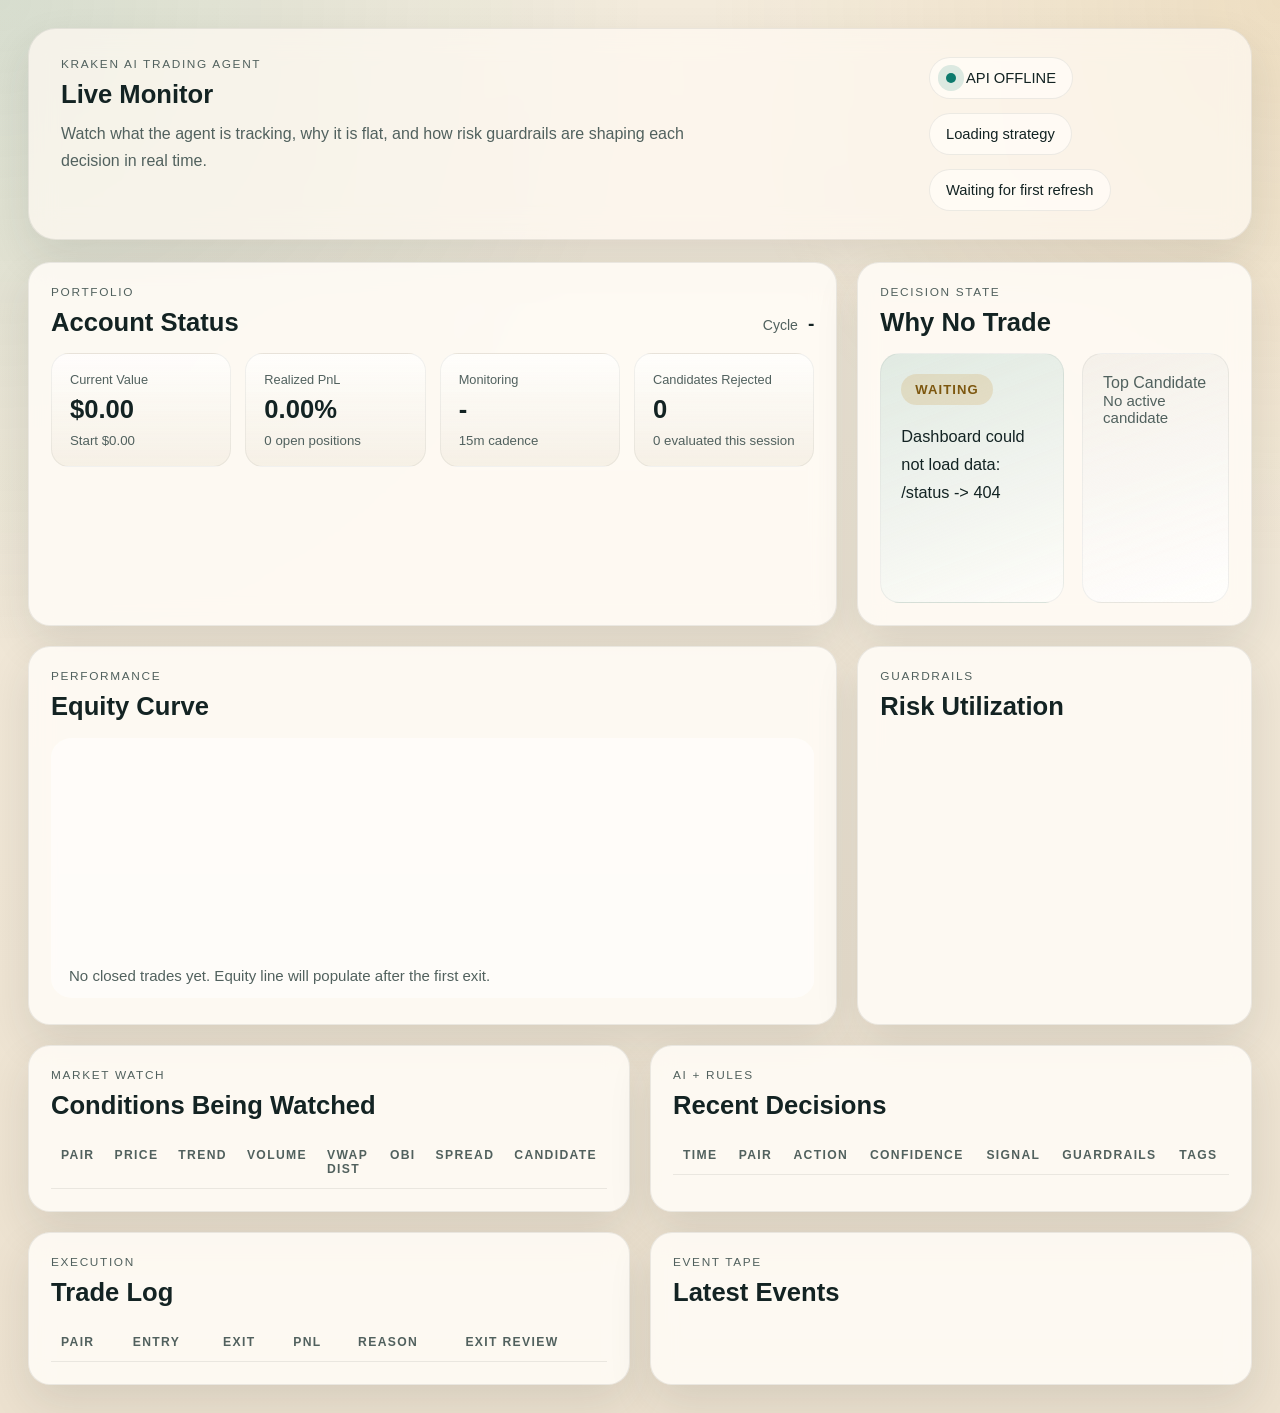
==== dashboard/index.html @ 6b6ff328 "Add live monitoring dashboard UI" ====
<!doctype html>
<html lang="en">
  <head>
    <meta charset="utf-8" />
    <meta name="viewport" content="width=device-width, initial-scale=1" />
    <title>Kraken Agent Monitor</title>
    <link rel="stylesheet" href="./styles.css" />
  </head>
  <body>
    <div class="shell">
      <header class="hero">
        <div class="hero-copy">
          <p class="eyebrow">Kraken AI Trading Agent</p>
          <h1>Live Monitor</h1>
          <p class="hero-text">
            Watch what the agent is tracking, why it is flat, and how risk guardrails are shaping
            each decision in real time.
          </p>
        </div>
        <div class="hero-meta">
          <div class="meta-chip">
            <span class="dot"></span>
            <span id="agent-mode">Connecting</span>
          </div>
          <div class="meta-pair" id="agent-construction">Loading strategy</div>
          <div class="meta-stamp" id="last-updated">Waiting for first refresh</div>
        </div>
      </header>

      <main class="dashboard">
        <section class="panel hero-panel">
          <div class="panel-head">
            <div>
              <p class="panel-label">Portfolio</p>
              <h2>Account Status</h2>
            </div>
            <div class="inline-kv">
              <span>Cycle</span>
              <strong id="cycle">-</strong>
            </div>
          </div>
          <div class="metric-grid">
            <article class="metric-card">
              <span class="metric-label">Current Value</span>
              <strong class="metric-value" id="current-value">$0.00</strong>
              <span class="metric-foot" id="starting-balance">Start $0.00</span>
            </article>
            <article class="metric-card">
              <span class="metric-label">Realized PnL</span>
              <strong class="metric-value" id="realized-pnl">0.00%</strong>
              <span class="metric-foot" id="open-position-count">0 open positions</span>
            </article>
            <article class="metric-card">
              <span class="metric-label">Monitoring</span>
              <strong class="metric-value" id="monitored-pairs">-</strong>
              <span class="metric-foot" id="interval-label">15m cadence</span>
            </article>
            <article class="metric-card">
              <span class="metric-label">Candidates Rejected</span>
              <strong class="metric-value" id="rejected-count">0</strong>
              <span class="metric-foot" id="detected-count">0 evaluated this session</span>
            </article>
          </div>
        </section>

        <section class="panel spotlight">
          <div class="panel-head">
            <div>
              <p class="panel-label">Decision State</p>
              <h2>Why No Trade</h2>
            </div>
          </div>
          <div class="spotlight-grid">
            <div class="spotlight-copy">
              <div class="reason-pill" id="no-trade-reason">Waiting</div>
              <p class="spotlight-text" id="no-trade-summary">
                The agent is warming up and has not produced a cycle summary yet.
              </p>
            </div>
            <div class="top-candidate" id="top-candidate-card">
              <div class="candidate-label">Top Candidate</div>
              <div class="candidate-empty">No active candidate</div>
            </div>
          </div>
        </section>

        <section class="panel chart-panel">
          <div class="panel-head">
            <div>
              <p class="panel-label">Performance</p>
              <h2>Equity Curve</h2>
            </div>
          </div>
          <div class="chart-wrap">
            <svg id="equity-chart" viewBox="0 0 640 240" preserveAspectRatio="none" aria-hidden="true">
              <rect x="0" y="0" width="640" height="240" rx="18" class="chart-bg"></rect>
              <g id="chart-grid"></g>
              <path id="chart-area" class="chart-area"></path>
              <path id="chart-line" class="chart-line"></path>
            </svg>
            <div class="chart-empty" id="chart-empty">No closed trades yet. Equity line will populate after the first exit.</div>
          </div>
        </section>

        <section class="panel risk-panel">
          <div class="panel-head">
            <div>
              <p class="panel-label">Guardrails</p>
              <h2>Risk Utilization</h2>
            </div>
          </div>
          <div class="risk-bars" id="risk-bars"></div>
        </section>

        <section class="panel market-panel">
          <div class="panel-head">
            <div>
              <p class="panel-label">Market Watch</p>
              <h2>Conditions Being Watched</h2>
            </div>
          </div>
          <div class="table-wrap">
            <table class="data-table">
              <thead>
                <tr>
                  <th>Pair</th>
                  <th>Price</th>
                  <th>Trend</th>
                  <th>Volume</th>
                  <th>VWAP Dist</th>
                  <th>OBI</th>
                  <th>Spread</th>
                  <th>Candidate</th>
                </tr>
              </thead>
              <tbody id="market-body"></tbody>
            </table>
          </div>
        </section>

        <section class="panel decisions-panel">
          <div class="panel-head">
            <div>
              <p class="panel-label">AI + Rules</p>
              <h2>Recent Decisions</h2>
            </div>
          </div>
          <div class="table-wrap">
            <table class="data-table">
              <thead>
                <tr>
                  <th>Time</th>
                  <th>Pair</th>
                  <th>Action</th>
                  <th>Confidence</th>
                  <th>Signal</th>
                  <th>Guardrails</th>
                  <th>Tags</th>
                </tr>
              </thead>
              <tbody id="decisions-body"></tbody>
            </table>
          </div>
        </section>

        <section class="panel trades-panel">
          <div class="panel-head">
            <div>
              <p class="panel-label">Execution</p>
              <h2>Trade Log</h2>
            </div>
          </div>
          <div class="table-wrap">
            <table class="data-table">
              <thead>
                <tr>
                  <th>Pair</th>
                  <th>Entry</th>
                  <th>Exit</th>
                  <th>PnL</th>
                  <th>Reason</th>
                  <th>Exit Review</th>
                </tr>
              </thead>
              <tbody id="trades-body"></tbody>
            </table>
          </div>
        </section>

        <section class="panel tape-panel">
          <div class="panel-head">
            <div>
              <p class="panel-label">Event Tape</p>
              <h2>Latest Events</h2>
            </div>
          </div>
          <div class="event-list" id="events-list"></div>
        </section>
      </main>
    </div>

    <script src="./app.js"></script>
  </body>
  </html>
---- dashboard/styles.css ----
:root {
  --bg: #efe6d6;
  --bg-soft: #f7f2e8;
  --ink: #132323;
  --muted: #51615e;
  --panel: rgba(255, 252, 246, 0.88);
  --line: rgba(19, 35, 35, 0.08);
  --accent: #0d7a6d;
  --accent-soft: rgba(13, 122, 109, 0.14);
  --warn: #c98b21;
  --warn-soft: rgba(201, 139, 33, 0.18);
  --danger: #b44b38;
  --danger-soft: rgba(180, 75, 56, 0.16);
  --shadow: 0 18px 44px rgba(33, 47, 45, 0.11);
  --radius: 22px;
  --font-sans: "Avenir Next", "Trebuchet MS", "Segoe UI", sans-serif;
  --font-mono: "IBM Plex Mono", "SFMono-Regular", Consolas, monospace;
}

* {
  box-sizing: border-box;
}

html,
body {
  margin: 0;
  min-height: 100%;
  background:
    radial-gradient(circle at top left, rgba(13, 122, 109, 0.12), transparent 34%),
    radial-gradient(circle at top right, rgba(201, 139, 33, 0.14), transparent 30%),
    linear-gradient(180deg, #f3ebdc 0%, #ece1cf 100%);
  color: var(--ink);
  font-family: var(--font-sans);
}

body {
  padding: 28px;
}

.shell {
  max-width: 1500px;
  margin: 0 auto;
}

.hero {
  display: flex;
  justify-content: space-between;
  gap: 32px;
  padding: 28px 32px;
  background: rgba(255, 250, 243, 0.72);
  border: 1px solid rgba(19, 35, 35, 0.08);
  border-radius: 28px;
  box-shadow: var(--shadow);
  backdrop-filter: blur(14px);
}

.eyebrow,
.panel-label {
  margin: 0 0 10px;
  text-transform: uppercase;
  letter-spacing: 0.14em;
  font-size: 0.74rem;
  color: var(--muted);
}

.hero h1,
.panel h2 {
  margin: 0;
  font-size: clamp(1.55rem, 2vw, 2.5rem);
  line-height: 1.03;
}

.hero-text {
  max-width: 680px;
  margin: 14px 0 0;
  font-size: 1rem;
  line-height: 1.65;
  color: var(--muted);
}

.hero-meta {
  display: flex;
  min-width: 290px;
  flex-direction: column;
  gap: 14px;
  align-items: flex-start;
}

.meta-chip,
.meta-pair,
.meta-stamp {
  padding: 12px 16px;
  border-radius: 999px;
  background: var(--panel);
  border: 1px solid var(--line);
  font-size: 0.92rem;
}

.meta-chip {
  display: flex;
  align-items: center;
  gap: 10px;
}

.dot {
  width: 10px;
  height: 10px;
  border-radius: 999px;
  background: var(--accent);
  box-shadow: 0 0 0 8px rgba(13, 122, 109, 0.14);
}

.dashboard {
  display: grid;
  grid-template-columns: repeat(12, minmax(0, 1fr));
  gap: 20px;
  margin-top: 22px;
}

.panel {
  background: var(--panel);
  border: 1px solid var(--line);
  border-radius: var(--radius);
  box-shadow: var(--shadow);
  padding: 22px;
  backdrop-filter: blur(12px);
}

.panel-head {
  display: flex;
  align-items: flex-end;
  justify-content: space-between;
  gap: 14px;
  margin-bottom: 18px;
}

.inline-kv {
  display: flex;
  align-items: baseline;
  gap: 10px;
  color: var(--muted);
  font-size: 0.88rem;
}

.inline-kv strong {
  color: var(--ink);
  font-size: 1.2rem;
}

.hero-panel,
.chart-panel {
  grid-column: span 8;
}

.spotlight,
.risk-panel {
  grid-column: span 4;
}

.market-panel,
.decisions-panel,
.trades-panel,
.tape-panel {
  grid-column: span 6;
}

.metric-grid {
  display: grid;
  grid-template-columns: repeat(4, minmax(0, 1fr));
  gap: 14px;
}

.metric-card {
  padding: 18px;
  border-radius: 18px;
  background: linear-gradient(180deg, rgba(255, 255, 255, 0.72), rgba(245, 239, 228, 0.9));
  border: 1px solid rgba(19, 35, 35, 0.06);
}

.metric-label,
.metric-foot,
.candidate-label {
  display: block;
  color: var(--muted);
}

.metric-label {
  font-size: 0.8rem;
  margin-bottom: 10px;
}

.metric-value {
  display: block;
  font-size: clamp(1.35rem, 2vw, 2.2rem);
  line-height: 1;
}

.metric-foot {
  margin-top: 10px;
  font-size: 0.83rem;
}

.spotlight-grid {
  display: grid;
  grid-template-columns: 1.25fr 1fr;
  gap: 18px;
  min-height: 250px;
}

.spotlight-copy,
.top-candidate {
  border-radius: 20px;
  padding: 20px;
  border: 1px solid rgba(19, 35, 35, 0.06);
}

.spotlight-copy {
  background: linear-gradient(160deg, rgba(13, 122, 109, 0.12), rgba(255, 255, 255, 0.5));
}

.top-candidate {
  background: linear-gradient(160deg, rgba(19, 35, 35, 0.04), rgba(255, 255, 255, 0.78));
}

.reason-pill {
  display: inline-flex;
  align-items: center;
  justify-content: center;
  padding: 8px 14px;
  border-radius: 999px;
  background: var(--warn-soft);
  color: #7d570f;
  font-size: 0.82rem;
  font-weight: 700;
  letter-spacing: 0.08em;
  text-transform: uppercase;
}

.spotlight-text {
  margin: 18px 0 0;
  font-size: 1.02rem;
  line-height: 1.7;
}

.candidate-empty,
.chart-empty,
.empty-state {
  color: var(--muted);
  font-size: 0.94rem;
}

.candidate-main {
  margin-top: 14px;
  display: flex;
  justify-content: space-between;
  align-items: flex-start;
  gap: 16px;
}

.candidate-pair {
  font-size: 1.75rem;
  line-height: 1;
}

.candidate-score {
  font-family: var(--font-mono);
  font-size: 1.15rem;
}

.candidate-tags,
.tag-list {
  display: flex;
  flex-wrap: wrap;
  gap: 8px;
  margin-top: 16px;
}

.tag {
  padding: 7px 11px;
  border-radius: 999px;
  background: rgba(19, 35, 35, 0.06);
  color: var(--ink);
  font-size: 0.78rem;
}

.chart-wrap {
  position: relative;
  min-height: 260px;
}

#equity-chart {
  width: 100%;
  height: 260px;
}

.chart-bg {
  fill: rgba(255, 255, 255, 0.55);
}

.chart-line {
  fill: none;
  stroke: var(--accent);
  stroke-width: 4;
  stroke-linecap: round;
  stroke-linejoin: round;
}

.chart-area {
  fill: rgba(13, 122, 109, 0.11);
}

.chart-grid line {
  stroke: rgba(19, 35, 35, 0.08);
  stroke-width: 1;
}

.chart-empty {
  position: absolute;
  inset: auto 18px 18px 18px;
}

.risk-bars {
  display: grid;
  gap: 14px;
}

.risk-row {
  display: grid;
  grid-template-columns: 150px 1fr 72px;
  align-items: center;
  gap: 14px;
}

.risk-name {
  font-size: 0.9rem;
  color: var(--muted);
}

.risk-track {
  position: relative;
  overflow: hidden;
  height: 12px;
  border-radius: 999px;
  background: rgba(19, 35, 35, 0.08);
}

.risk-fill {
  height: 100%;
  border-radius: inherit;
}

.risk-ok {
  background: linear-gradient(90deg, #109887, #0d7a6d);
}

.risk-warn {
  background: linear-gradient(90deg, #d4a133, #c98b21);
}

.risk-danger {
  background: linear-gradient(90deg, #d16955, #b44b38);
}

.risk-value {
  text-align: right;
  font-family: var(--font-mono);
  font-size: 0.84rem;
}

.table-wrap {
  overflow: auto;
}

.data-table {
  width: 100%;
  border-collapse: collapse;
}

.data-table th,
.data-table td {
  padding: 12px 10px;
  border-bottom: 1px solid rgba(19, 35, 35, 0.08);
  text-align: left;
  vertical-align: top;
}

.data-table th {
  font-size: 0.76rem;
  text-transform: uppercase;
  letter-spacing: 0.11em;
  color: var(--muted);
}

.mono {
  font-family: var(--font-mono);
}

.pill {
  display: inline-flex;
  align-items: center;
  gap: 8px;
  border-radius: 999px;
  padding: 7px 10px;
  font-size: 0.75rem;
  font-weight: 700;
  letter-spacing: 0.04em;
  text-transform: uppercase;
}

.pill-trade,
.pill-pass,
.pill-ok {
  background: var(--accent-soft);
  color: var(--accent);
}

.pill-skip,
.pill-warn {
  background: var(--warn-soft);
  color: #7d570f;
}

.pill-danger {
  background: var(--danger-soft);
  color: var(--danger);
}

.value-positive {
  color: var(--accent);
}

.value-negative {
  color: var(--danger);
}

.subnote {
  margin-top: 6px;
  color: var(--muted);
  font-size: 0.8rem;
}

.event-list {
  display: grid;
  gap: 10px;
  max-height: 420px;
  overflow: auto;
}

.event-item {
  display: grid;
  grid-template-columns: 130px 120px 1fr;
  gap: 14px;
  padding: 14px 0;
  border-bottom: 1px solid rgba(19, 35, 35, 0.08);
}

.event-time,
.event-name {
  font-family: var(--font-mono);
  font-size: 0.78rem;
}

.event-copy {
  color: var(--muted);
  line-height: 1.5;
}

@media (max-width: 1220px) {
  .hero-panel,
  .chart-panel,
  .spotlight,
  .risk-panel,
  .market-panel,
  .decisions-panel,
  .trades-panel,
  .tape-panel {
    grid-column: span 12;
  }
}

@media (max-width: 900px) {
  body {
    padding: 16px;
  }

  .hero {
    flex-direction: column;
  }

  .metric-grid,
  .spotlight-grid {
    grid-template-columns: 1fr;
  }

  .risk-row,
  .event-item {
    grid-template-columns: 1fr;
  }
}
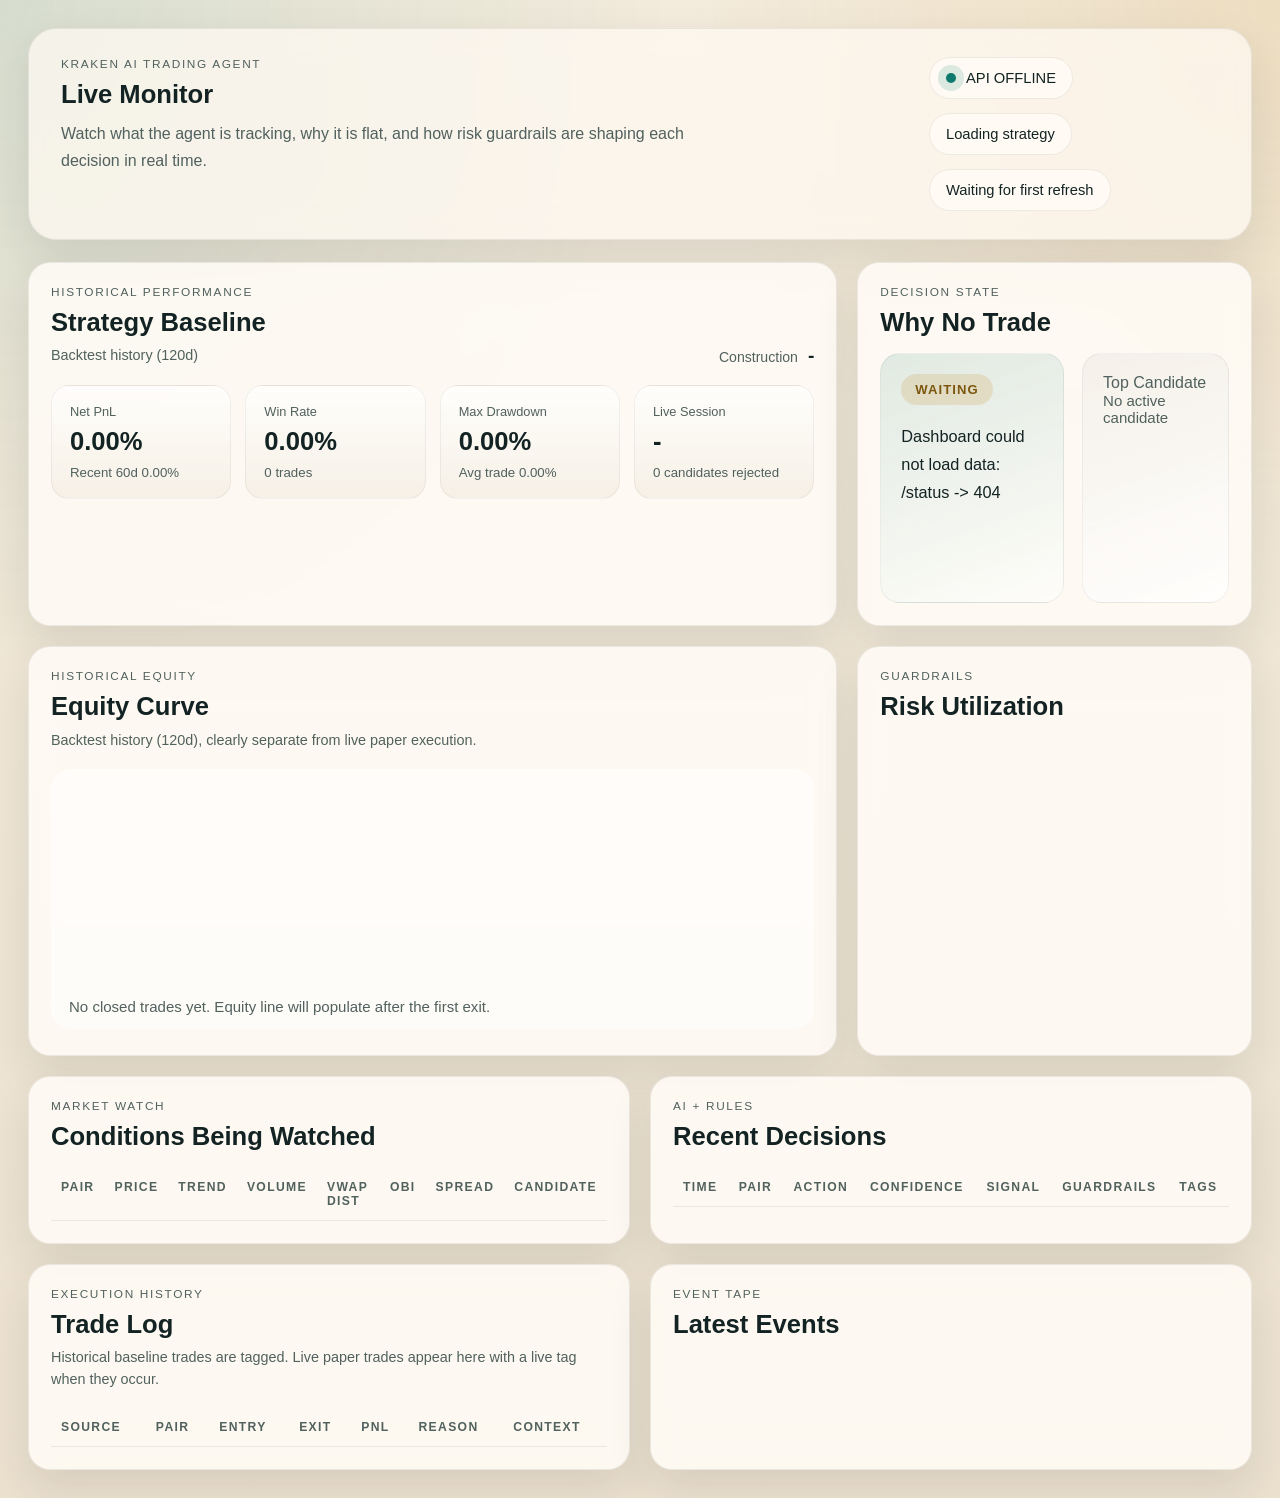
==== commit 1646efbe: "Add historical backtest dashboard feed" ====
--- a/dashboard/index.html
+++ b/dashboard/index.html
@@ -31,34 +31,35 @@
         <section class="panel hero-panel">
           <div class="panel-head">
             <div>
-              <p class="panel-label">Portfolio</p>
-              <h2>Account Status</h2>
+              <p class="panel-label">Historical Performance</p>
+              <h2>Strategy Baseline</h2>
+              <p class="panel-subtitle" id="history-label">Backtest history (120d)</p>
             </div>
             <div class="inline-kv">
-              <span>Cycle</span>
-              <strong id="cycle">-</strong>
+              <span>Construction</span>
+              <strong id="history-construction">-</strong>
             </div>
           </div>
           <div class="metric-grid">
             <article class="metric-card">
-              <span class="metric-label">Current Value</span>
-              <strong class="metric-value" id="current-value">$0.00</strong>
-              <span class="metric-foot" id="starting-balance">Start $0.00</span>
-            </article>
-            <article class="metric-card">
-              <span class="metric-label">Realized PnL</span>
-              <strong class="metric-value" id="realized-pnl">0.00%</strong>
-              <span class="metric-foot" id="open-position-count">0 open positions</span>
-            </article>
-            <article class="metric-card">
-              <span class="metric-label">Monitoring</span>
-              <strong class="metric-value" id="monitored-pairs">-</strong>
-              <span class="metric-foot" id="interval-label">15m cadence</span>
-            </article>
-            <article class="metric-card">
-              <span class="metric-label">Candidates Rejected</span>
-              <strong class="metric-value" id="rejected-count">0</strong>
-              <span class="metric-foot" id="detected-count">0 evaluated this session</span>
+              <span class="metric-label">Net PnL</span>
+              <strong class="metric-value" id="history-net">0.00%</strong>
+              <span class="metric-foot" id="history-recent-net">Recent 60d 0.00%</span>
+            </article>
+            <article class="metric-card">
+              <span class="metric-label">Win Rate</span>
+              <strong class="metric-value" id="history-win">0.00%</strong>
+              <span class="metric-foot" id="history-trades">0 trades</span>
+            </article>
+            <article class="metric-card">
+              <span class="metric-label">Max Drawdown</span>
+              <strong class="metric-value" id="history-dd">0.00%</strong>
+              <span class="metric-foot" id="history-avg">Avg trade 0.00%</span>
+            </article>
+            <article class="metric-card">
+              <span class="metric-label">Live Session</span>
+              <strong class="metric-value" id="cycle">-</strong>
+              <span class="metric-foot" id="live-session-meta">0 candidates rejected</span>
             </article>
           </div>
         </section>
@@ -87,8 +88,9 @@
         <section class="panel chart-panel">
           <div class="panel-head">
             <div>
-              <p class="panel-label">Performance</p>
+              <p class="panel-label">Historical Equity</p>
               <h2>Equity Curve</h2>
+              <p class="panel-subtitle">Backtest history (120d), clearly separate from live paper execution.</p>
             </div>
           </div>
           <div class="chart-wrap">
@@ -166,20 +168,22 @@
         <section class="panel trades-panel">
           <div class="panel-head">
             <div>
-              <p class="panel-label">Execution</p>
+              <p class="panel-label">Execution History</p>
               <h2>Trade Log</h2>
+              <p class="panel-subtitle">Historical baseline trades are tagged. Live paper trades appear here with a live tag when they occur.</p>
             </div>
           </div>
           <div class="table-wrap">
             <table class="data-table">
               <thead>
                 <tr>
+                  <th>Source</th>
                   <th>Pair</th>
                   <th>Entry</th>
                   <th>Exit</th>
                   <th>PnL</th>
                   <th>Reason</th>
-                  <th>Exit Review</th>
+                  <th>Context</th>
                 </tr>
               </thead>
               <tbody id="trades-body"></tbody>
--- a/dashboard/styles.css
+++ b/dashboard/styles.css
@@ -70,6 +70,13 @@
   line-height: 1.03;
 }
 
+.panel-subtitle {
+  margin: 10px 0 0;
+  color: var(--muted);
+  font-size: 0.9rem;
+  line-height: 1.5;
+}
+
 .hero-text {
   max-width: 680px;
   margin: 14px 0 0;
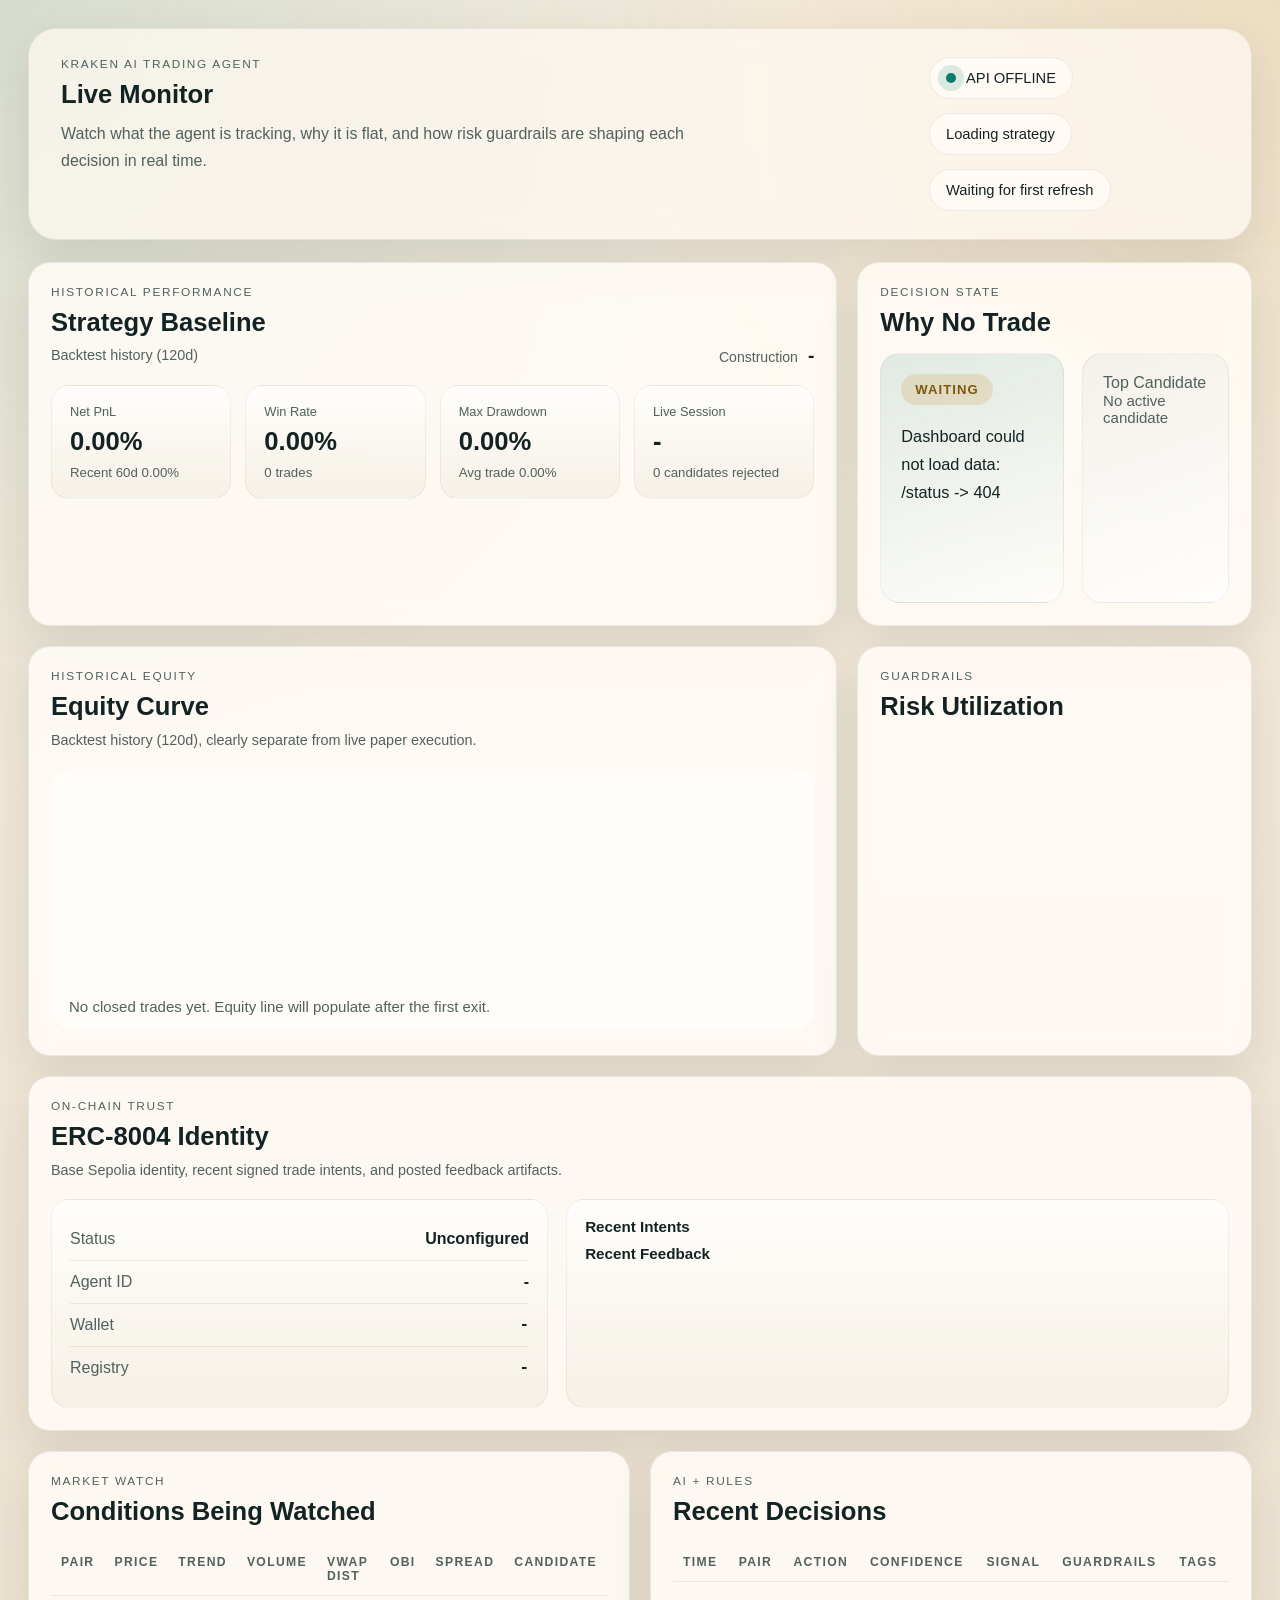
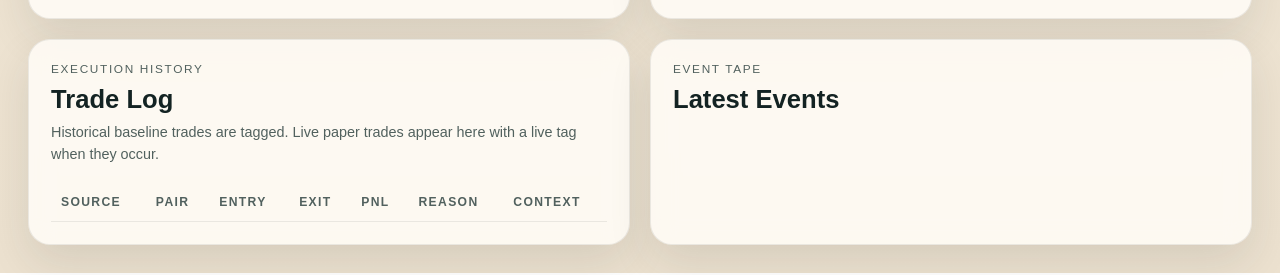
==== commit 84e69e44: "feat: finalize research pipeline and submission updates" ====
--- a/dashboard/index.html
+++ b/dashboard/index.html
@@ -114,6 +114,34 @@
           <div class="risk-bars" id="risk-bars"></div>
         </section>
 
+        <section class="panel identity-panel">
+          <div class="panel-head">
+            <div>
+              <p class="panel-label">On-Chain Trust</p>
+              <h2>ERC-8004 Identity</h2>
+              <p class="panel-subtitle">Base Sepolia identity, recent signed trade intents, and posted feedback artifacts.</p>
+            </div>
+          </div>
+          <div class="identity-grid">
+            <div class="identity-card">
+              <div class="identity-kv"><span>Status</span><strong id="identity-status">Unconfigured</strong></div>
+              <div class="identity-kv"><span>Agent ID</span><strong id="identity-agent-id">-</strong></div>
+              <div class="identity-kv"><span>Wallet</span><strong class="mono" id="identity-wallet">-</strong></div>
+              <div class="identity-kv"><span>Registry</span><strong class="mono" id="identity-registry">-</strong></div>
+            </div>
+            <div class="identity-card">
+              <div class="list-block">
+                <h3>Recent Intents</h3>
+                <div class="mini-list" id="identity-intents"></div>
+              </div>
+              <div class="list-block">
+                <h3>Recent Feedback</h3>
+                <div class="mini-list" id="identity-feedback"></div>
+              </div>
+            </div>
+          </div>
+        </section>
+
         <section class="panel market-panel">
           <div class="panel-head">
             <div>
--- a/dashboard/styles.css
+++ b/dashboard/styles.css
@@ -171,6 +171,10 @@
   grid-column: span 6;
 }
 
+.identity-panel {
+  grid-column: span 12;
+}
+
 .metric-grid {
   display: grid;
   grid-template-columns: repeat(4, minmax(0, 1fr));
@@ -453,6 +457,57 @@
   overflow: auto;
 }
 
+.identity-grid {
+  display: grid;
+  grid-template-columns: 1.05fr 1.4fr;
+  gap: 18px;
+}
+
+.identity-card {
+  border-radius: 18px;
+  border: 1px solid rgba(19, 35, 35, 0.06);
+  background: linear-gradient(180deg, rgba(255, 255, 255, 0.72), rgba(245, 239, 228, 0.9));
+  padding: 18px;
+}
+
+.identity-kv {
+  display: flex;
+  justify-content: space-between;
+  gap: 16px;
+  padding: 12px 0;
+  border-bottom: 1px solid rgba(19, 35, 35, 0.08);
+}
+
+.identity-kv:last-child {
+  border-bottom: 0;
+}
+
+.identity-kv span {
+  color: var(--muted);
+}
+
+.mini-list {
+  display: grid;
+  gap: 10px;
+}
+
+.mini-item {
+  padding: 11px 12px;
+  border-radius: 14px;
+  background: rgba(19, 35, 35, 0.04);
+  font-size: 0.88rem;
+}
+
+.mini-item strong {
+  display: block;
+  margin-bottom: 5px;
+}
+
+.list-block h3 {
+  margin: 0 0 10px;
+  font-size: 0.95rem;
+}
+
 .event-item {
   display: grid;
   grid-template-columns: 130px 120px 1fr;
@@ -495,7 +550,8 @@
   }
 
   .metric-grid,
-  .spotlight-grid {
+  .spotlight-grid,
+  .identity-grid {
     grid-template-columns: 1fr;
   }
 
